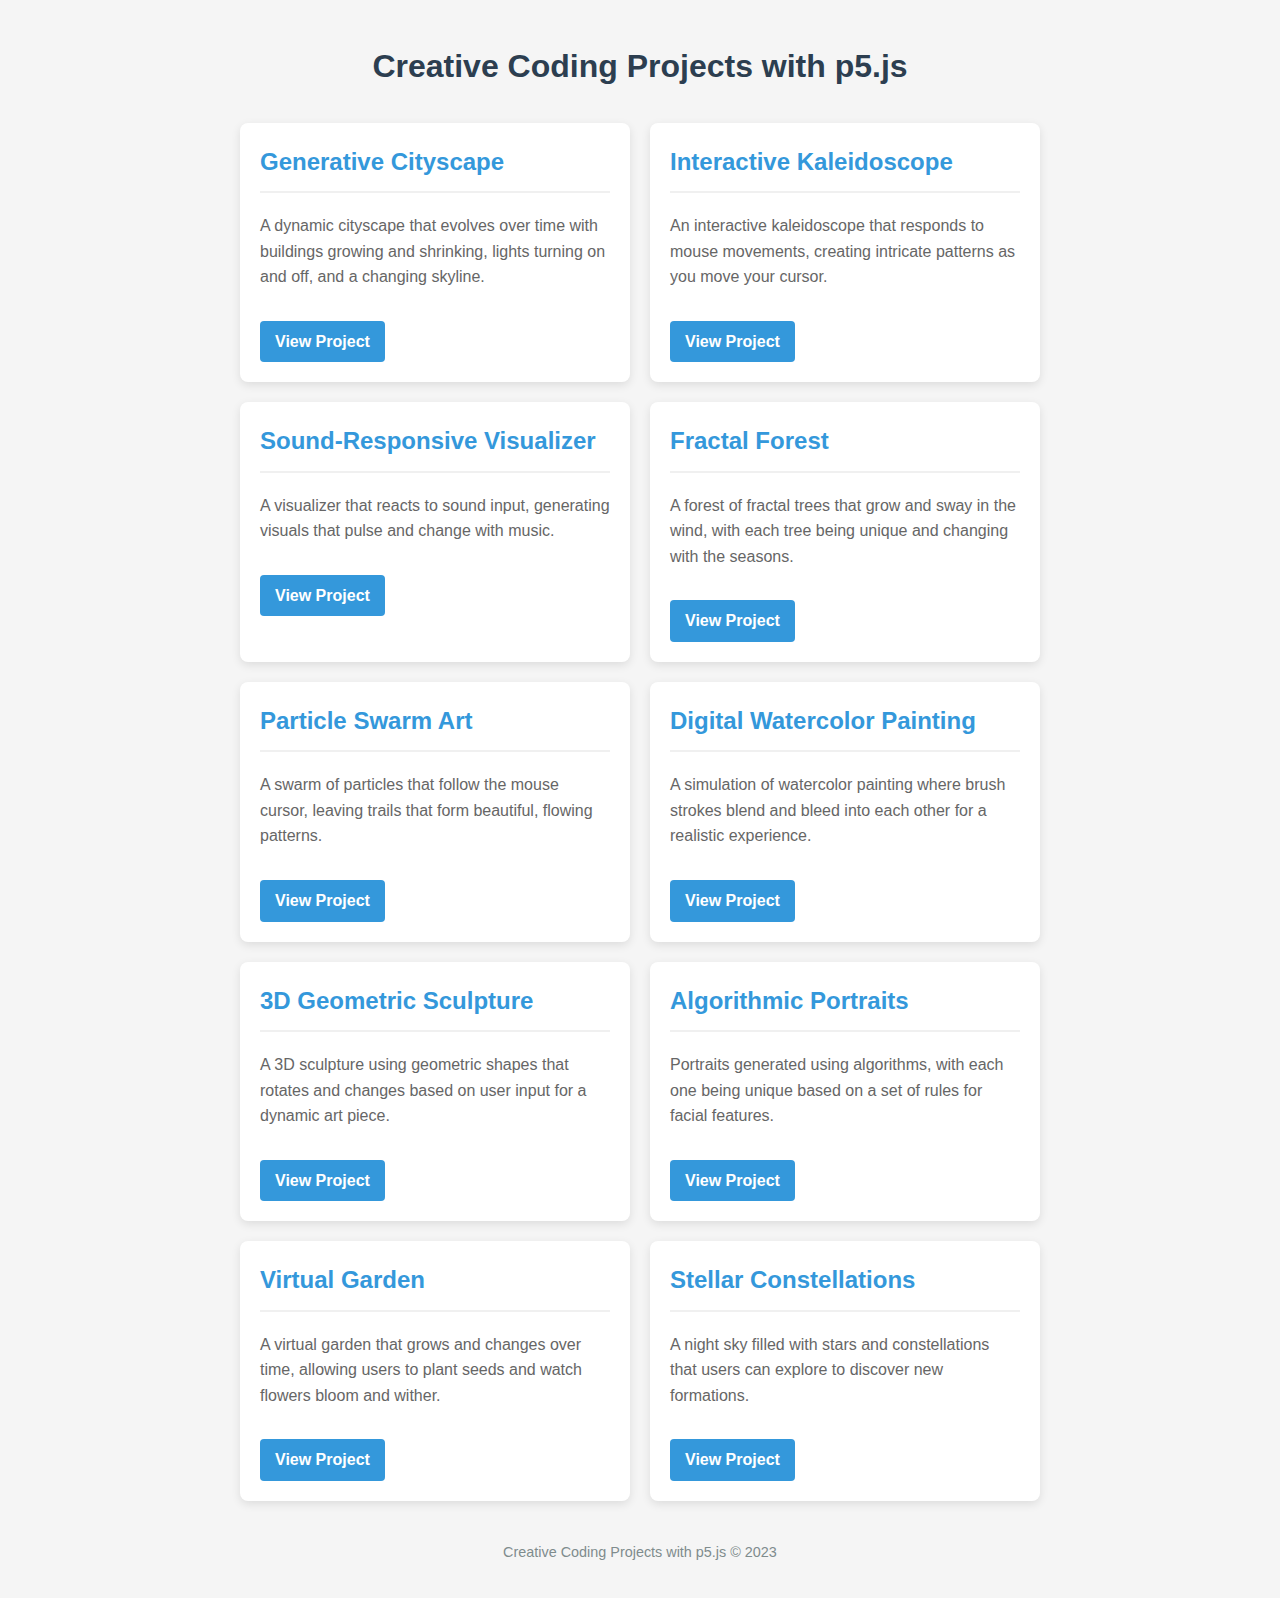
==== index.html @ 48f19059 "Initial commit with project setup and basic structure established." ====
<!DOCTYPE html>
<html lang="en">
<head>
    <meta charset="UTF-8">
    <meta name="viewport" content="width=device-width, initial-scale=1.0">
    <title>Creative Coding Projects with p5.js</title>
    <style>
        body {
            font-family: 'Segoe UI', Tahoma, Geneva, Verdana, sans-serif;
            line-height: 1.6;
            color: #333;
            max-width: 800px;
            margin: 0 auto;
            padding: 20px;
            background-color: #f5f5f5;
        }
        h1 {
            color: #2c3e50;
            text-align: center;
            margin-bottom: 30px;
        }
        .project-grid {
            display: grid;
            grid-template-columns: repeat(auto-fill, minmax(300px, 1fr));
            gap: 20px;
        }
        .project-card {
            background-color: white;
            border-radius: 8px;
            padding: 20px;
            box-shadow: 0 3px 10px rgba(0, 0, 0, 0.1);
            transition: transform 0.3s ease, box-shadow 0.3s ease;
        }
        .project-card:hover {
            transform: translateY(-5px);
            box-shadow: 0 5px 15px rgba(0, 0, 0, 0.2);
        }
        .project-card h2 {
            color: #3498db;
            margin-top: 0;
            border-bottom: 2px solid #f0f0f0;
            padding-bottom: 10px;
        }
        .project-card p {
            color: #666;
        }
        .project-card a {
            display: inline-block;
            margin-top: 15px;
            background-color: #3498db;
            color: white;
            text-decoration: none;
            padding: 8px 15px;
            border-radius: 4px;
            font-weight: bold;
            transition: background-color 0.3s ease;
        }
        .project-card a:hover {
            background-color: #2980b9;
        }
        footer {
            margin-top: 40px;
            text-align: center;
            color: #7f8c8d;
            font-size: 0.9em;
        }
    </style>
</head>
<body>
    <h1>Creative Coding Projects with p5.js</h1>
    
    <div class="project-grid">
        <div class="project-card">
            <h2>Generative Cityscape</h2>
            <p>A dynamic cityscape that evolves over time with buildings growing and shrinking, lights turning on and off, and a changing skyline.</p>
            <a href="generative-cityscape/index.html">View Project</a>
        </div>

        <div class="project-card">
            <h2>Interactive Kaleidoscope</h2>
            <p>An interactive kaleidoscope that responds to mouse movements, creating intricate patterns as you move your cursor.</p>
            <a href="interactive-kaleidoscope/index.html">View Project</a>
        </div>

        <div class="project-card">
            <h2>Sound-Responsive Visualizer</h2>
            <p>A visualizer that reacts to sound input, generating visuals that pulse and change with music.</p>
            <a href="sound-visualizer/index.html">View Project</a>
        </div>

        <div class="project-card">
            <h2>Fractal Forest</h2>
            <p>A forest of fractal trees that grow and sway in the wind, with each tree being unique and changing with the seasons.</p>
            <a href="fractal-forest/index.html">View Project</a>
        </div>

        <div class="project-card">
            <h2>Particle Swarm Art</h2>
            <p>A swarm of particles that follow the mouse cursor, leaving trails that form beautiful, flowing patterns.</p>
            <a href="particle-swarm/index.html">View Project</a>
        </div>

        <div class="project-card">
            <h2>Digital Watercolor Painting</h2>
            <p>A simulation of watercolor painting where brush strokes blend and bleed into each other for a realistic experience.</p>
            <a href="digital-watercolor/index.html">View Project</a>
        </div>

        <div class="project-card">
            <h2>3D Geometric Sculpture</h2>
            <p>A 3D sculpture using geometric shapes that rotates and changes based on user input for a dynamic art piece.</p>
            <a href="geometric-sculpture/index.html">View Project</a>
        </div>

        <div class="project-card">
            <h2>Algorithmic Portraits</h2>
            <p>Portraits generated using algorithms, with each one being unique based on a set of rules for facial features.</p>
            <a href="algorithmic-portraits/index.html">View Project</a>
        </div>

        <div class="project-card">
            <h2>Virtual Garden</h2>
            <p>A virtual garden that grows and changes over time, allowing users to plant seeds and watch flowers bloom and wither.</p>
            <a href="virtual-garden/index.html">View Project</a>
        </div>

        <div class="project-card">
            <h2>Stellar Constellations</h2>
            <p>A night sky filled with stars and constellations that users can explore to discover new formations.</p>
            <a href="stellar-constellations/index.html">View Project</a>
        </div>
    </div>

    <footer>
        <p>Creative Coding Projects with p5.js &copy; 2023</p>
    </footer>
</body>
</html>
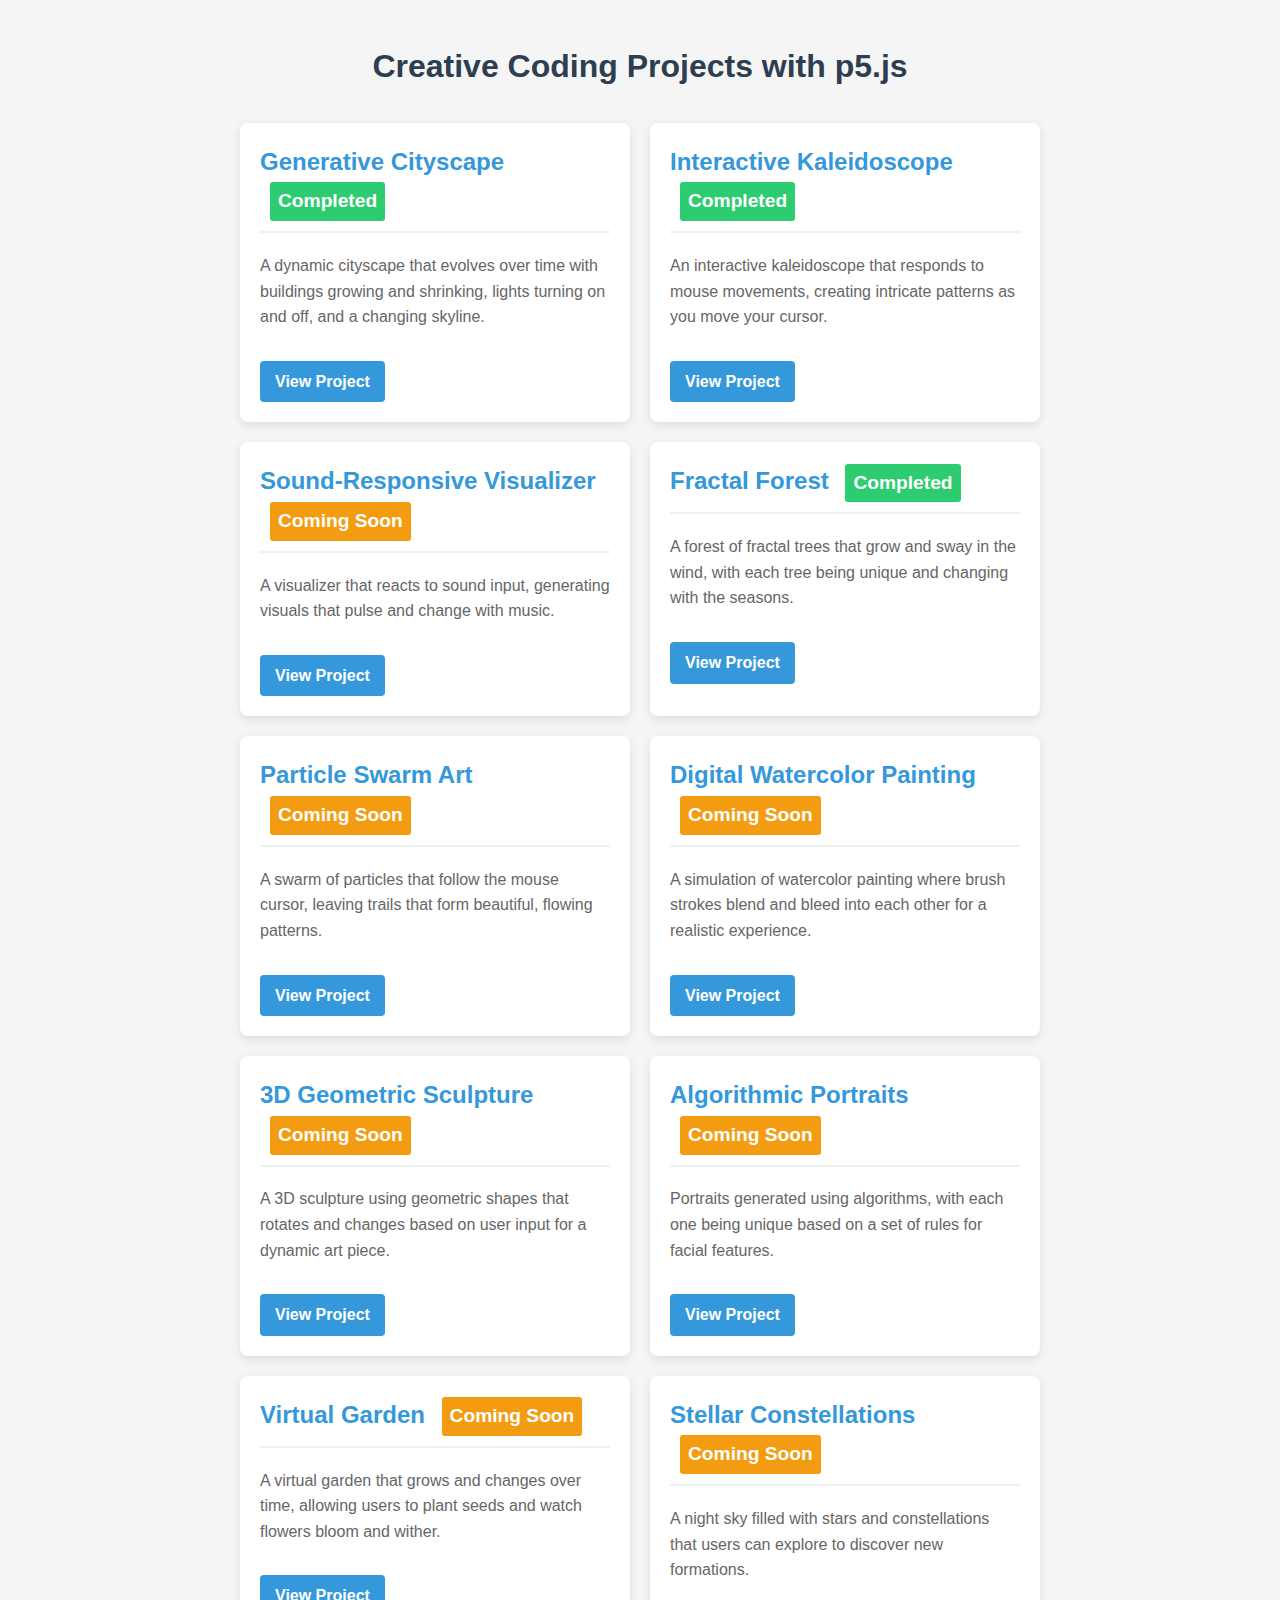
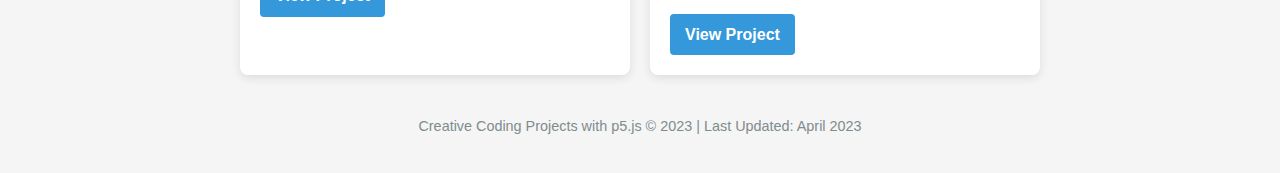
==== commit 167aeafb: "Add project status badges and update footer in index.html; enhance project plans and README with sta" ====
--- a/index.html
+++ b/index.html
@@ -58,6 +58,27 @@
         .project-card a:hover {
             background-color: #2980b9;
         }
+        .status-badge {
+            display: inline-block;
+            padding: 4px 8px;
+            border-radius: 3px;
+            font-size: 0.8em;
+            font-weight: bold;
+            margin-left: 10px;
+            vertical-align: middle;
+        }
+        .completed {
+            background-color: #2ecc71;
+            color: white;
+        }
+        .coming-soon {
+            background-color: #f39c12;
+            color: white;
+        }
+        .in-progress {
+            background-color: #3498db;
+            color: white;
+        }
         footer {
             margin-top: 40px;
             text-align: center;
@@ -71,68 +92,68 @@
     
     <div class="project-grid">
         <div class="project-card">
-            <h2>Generative Cityscape</h2>
+            <h2>Generative Cityscape <span class="status-badge completed">Completed</span></h2>
             <p>A dynamic cityscape that evolves over time with buildings growing and shrinking, lights turning on and off, and a changing skyline.</p>
             <a href="generative-cityscape/index.html">View Project</a>
         </div>
 
         <div class="project-card">
-            <h2>Interactive Kaleidoscope</h2>
+            <h2>Interactive Kaleidoscope <span class="status-badge completed">Completed</span></h2>
             <p>An interactive kaleidoscope that responds to mouse movements, creating intricate patterns as you move your cursor.</p>
             <a href="interactive-kaleidoscope/index.html">View Project</a>
         </div>
 
         <div class="project-card">
-            <h2>Sound-Responsive Visualizer</h2>
+            <h2>Sound-Responsive Visualizer <span class="status-badge coming-soon">Coming Soon</span></h2>
             <p>A visualizer that reacts to sound input, generating visuals that pulse and change with music.</p>
             <a href="sound-visualizer/index.html">View Project</a>
         </div>
 
         <div class="project-card">
-            <h2>Fractal Forest</h2>
+            <h2>Fractal Forest <span class="status-badge completed">Completed</span></h2>
             <p>A forest of fractal trees that grow and sway in the wind, with each tree being unique and changing with the seasons.</p>
             <a href="fractal-forest/index.html">View Project</a>
         </div>
 
         <div class="project-card">
-            <h2>Particle Swarm Art</h2>
+            <h2>Particle Swarm Art <span class="status-badge coming-soon">Coming Soon</span></h2>
             <p>A swarm of particles that follow the mouse cursor, leaving trails that form beautiful, flowing patterns.</p>
             <a href="particle-swarm/index.html">View Project</a>
         </div>
 
         <div class="project-card">
-            <h2>Digital Watercolor Painting</h2>
+            <h2>Digital Watercolor Painting <span class="status-badge coming-soon">Coming Soon</span></h2>
             <p>A simulation of watercolor painting where brush strokes blend and bleed into each other for a realistic experience.</p>
             <a href="digital-watercolor/index.html">View Project</a>
         </div>
 
         <div class="project-card">
-            <h2>3D Geometric Sculpture</h2>
+            <h2>3D Geometric Sculpture <span class="status-badge coming-soon">Coming Soon</span></h2>
             <p>A 3D sculpture using geometric shapes that rotates and changes based on user input for a dynamic art piece.</p>
             <a href="geometric-sculpture/index.html">View Project</a>
         </div>
 
         <div class="project-card">
-            <h2>Algorithmic Portraits</h2>
+            <h2>Algorithmic Portraits <span class="status-badge coming-soon">Coming Soon</span></h2>
             <p>Portraits generated using algorithms, with each one being unique based on a set of rules for facial features.</p>
             <a href="algorithmic-portraits/index.html">View Project</a>
         </div>
 
         <div class="project-card">
-            <h2>Virtual Garden</h2>
+            <h2>Virtual Garden <span class="status-badge coming-soon">Coming Soon</span></h2>
             <p>A virtual garden that grows and changes over time, allowing users to plant seeds and watch flowers bloom and wither.</p>
             <a href="virtual-garden/index.html">View Project</a>
         </div>
 
         <div class="project-card">
-            <h2>Stellar Constellations</h2>
+            <h2>Stellar Constellations <span class="status-badge coming-soon">Coming Soon</span></h2>
             <p>A night sky filled with stars and constellations that users can explore to discover new formations.</p>
             <a href="stellar-constellations/index.html">View Project</a>
         </div>
     </div>
 
     <footer>
-        <p>Creative Coding Projects with p5.js &copy; 2023</p>
+        <p>Creative Coding Projects with p5.js &copy; 2023 | Last Updated: April 2023</p>
     </footer>
 </body>
 </html>